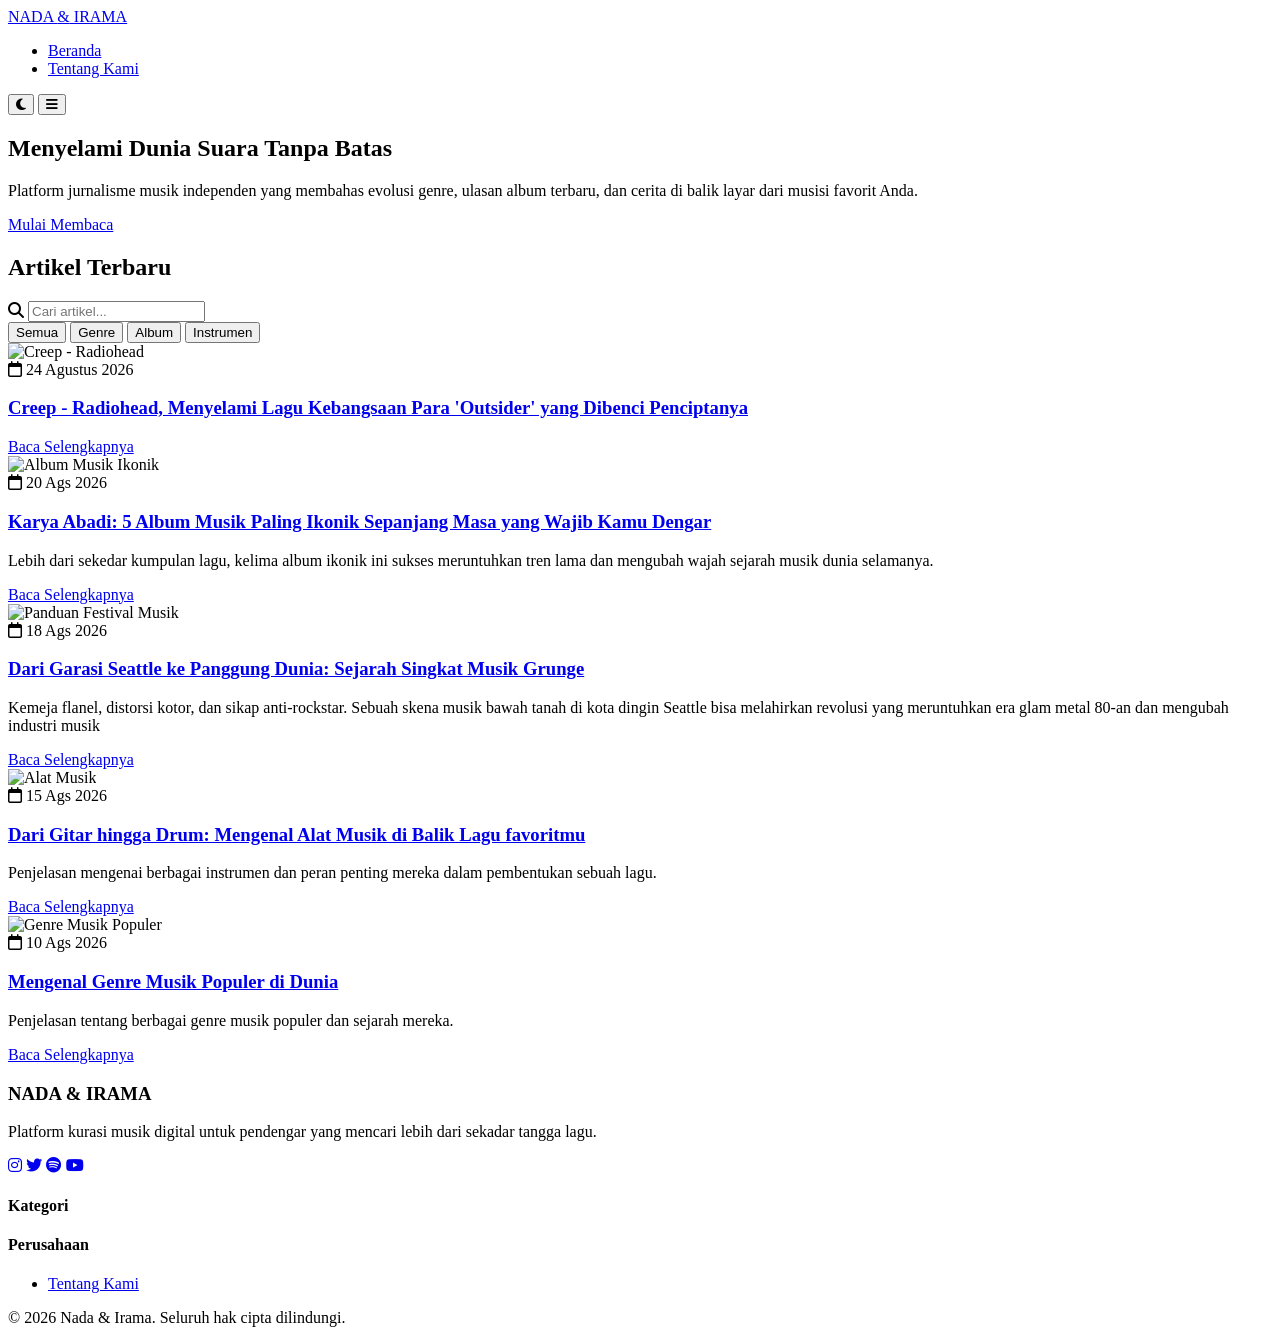
==== index.html @ 76ad29f7 "Add files via upload" ====
<!DOCTYPE html>
<html lang="id">
<head>
    <meta charset="UTF-8">
    <meta name="viewport" content="width=device-width, initial-scale=1.0">
    <title>Nada & Irama | Platform Berita Musik</title>
    <link rel="stylesheet" href="css/style.css">
    <link rel="stylesheet" href="https://cdnjs.cloudflare.com/ajax/libs/font-awesome/6.4.0/css/all.min.css">
    <link href="https://fonts.googleapis.com/css2?family=Merriweather:ital,wght@0,300;0,700;1,300&family=Montserrat:wght@400;600;700&display=swap" rel="stylesheet">
</head>
<body>
    
    <header>
        <div class="nav-container">
            <a href="index.html" class="logo">NADA <span>&</span> IRAMA</a>
            <nav id="nav-menu">
                <ul>
                    <li><a href="index.html" class="active">Beranda</a></li>
                    <li><a href="Tentang Kami.html" class="">Tentang Kami</a></li>
                </ul>
            </nav>
            <div class="nav-actions">
                <button id="theme-toggle" class="btn-icon" aria-label="Ganti Tema">
                    <i class="fas fa-moon"></i>
                </button>
                <button id="mobile-menu-btn" class="btn-icon mobile-only" aria-label="Menu">
                    <i class="fas fa-bars"></i>
                </button>
            </div>
        </div>
    </header>

    <section class="hero">
        <div class="hero-content">
            <h1>Menyelami Dunia Suara Tanpa Batas</h1>
            <p>Platform jurnalisme musik independen yang membahas evolusi genre, ulasan album terbaru, dan cerita di balik layar dari musisi favorit Anda.</p>
            <a href="#terbaru" class="btn btn-primary">Mulai Membaca</a>
        </div>
    </section>
    
    <main class="container" id="terbaru">
        <div class="section-header">
            <h2>Artikel Terbaru</h2>
            <label class="search-artikel">
                <i class="fas fa-search" aria-hidden="true"></i>
                <input id="search-articles" type="search" placeholder="Cari artikel..." aria-label="Cari artikel">
            </label>
        </div>

        <div class="filter-artikel" role="group" aria-label="Filter kategori artikel">
            <button class="filter-btn active" type="button" data-category="semua" aria-pressed="true">Semua</button>
            <button class="filter-btn" type="button" data-category="genre" aria-pressed="false">Genre</button>
            <button class="filter-btn" type="button" data-category="album" aria-pressed="false">Album</button>
            <button class="filter-btn" type="button" data-category="instrumen" aria-pressed="false">Instrumen</button>
        </div>

        <div class="grid-artikel">
            <!-- Kartu 5 -->
            <article class="kartu" data-category="album">
                <div class="kartu-img-wrapper">
                    <img src="https://t2.genius.com/unsafe/387x387/https%3A%2F%2Fimages.genius.com%2F6c7ba130674022060ec4a61196bb87a3.720x720x1.png" height="200" alt="Creep - Radiohead">
                </div>
                <div class="konten-kartu">
                    <div class="meta-data">
                        <span><i class="far fa-calendar"></i> 24 Agustus 2026</span>
                    </div>
                    <h3><a href="artikel-5.html">Creep - Radiohead, Menyelami Lagu Kebangsaan Para 'Outsider' yang Dibenci Penciptanya</a></h3>
                    <a href="artikel-5.html" class="baca-selengkapnya">Baca Selengkapnya</a>
                </div>
            </article>
        </div>

        <div class="grid-artikel">
            <!-- Kartu 4 -->
            <article class="kartu" data-category="album">
                <div class="kartu-img-wrapper">
                    <img src="https://images-r2-1.thebrag.com/td/uploads/greatalbumcovers672a0.jpg" height="200" alt="Album Musik Ikonik">
                </div>
                <div class="konten-kartu">
                    <div class="meta-data">
                        <span><i class="far fa-calendar"></i> 20 Ags 2026</span>
                    </div>
                    <h3><a href="artikel-4.html">Karya Abadi: 5 Album Musik Paling Ikonik Sepanjang Masa yang Wajib Kamu Dengar</a></h3>
                    <p>Lebih dari sekedar kumpulan lagu, kelima album ikonik ini sukses meruntuhkan tren lama dan mengubah wajah sejarah musik dunia selamanya.</p>
                    <a href="artikel-4.html" class="baca-selengkapnya">Baca Selengkapnya</a>
                </div>
            </article>
            <!-- Kartu 3 -->
            <article class="kartu" data-category="genre">
                <div class="kartu-img-wrapper">
                    <img src="https://static1.squarespace.com/static/5eab5e19330140209cc30bc3/5eac58e3baebb3187f26bfdb/63f2da9c0dfbbb6b817c3742/1676892633921/top+100.jpg?format=1500w" height="200" alt="Panduan Festival Musik">
                </div>
                <div class="konten-kartu">
                    <div class="meta-data">
                        <span><i class="far fa-calendar"></i> 18 Ags 2026</span>
                    </div>
                    <h3><a href="artikel-3.html">Dari Garasi Seattle ke Panggung Dunia: Sejarah Singkat Musik Grunge</a></h3>
                    <p>Kemeja flanel, distorsi kotor, dan sikap anti-rockstar. Sebuah skena musik bawah tanah di kota dingin Seattle bisa melahirkan revolusi yang meruntuhkan era glam metal 80-an dan mengubah industri musik</p>
                    <a href="artikel-3.html" class="baca-selengkapnya">Baca Selengkapnya</a>
                </div>
            </article>
            <!-- Kartu 2 -->
            <article class="kartu" data-category="instrumen">
                <div class="kartu-img-wrapper">
                    <img src="https://images.unsplash.com/photo-1614355013870-f3916bc15ced?w=1000&auto=format&fit=crop&q=60&ixlib=rb-4.1.0&ixid=M3wxMjA3fDB8MHxzZWFyY2h8NzB8fG11c2ljYWwlMjBpbnN0cnVtZW50fGVufDB8fDB8fHww" height="200" alt="Alat Musik">
                </div>
                <div class="konten-kartu">
                    <div class="meta-data">
                        <span><i class="far fa-calendar"></i> 15 Ags 2026</span>
                    </div>
                    <h3><a href="artikel-2.html">Dari Gitar hingga Drum: Mengenal Alat Musik di Balik Lagu favoritmu</a></h3>
                    <p>Penjelasan mengenai berbagai instrumen dan peran penting mereka dalam pembentukan sebuah lagu.</p>
                    <a href="artikel-2.html" class="baca-selengkapnya">Baca Selengkapnya</a>
                </div>
            </article>
            <!-- Kartu 1 -->
           <article class="kartu" data-category="genre">
                <div class="kartu-img-wrapper">
                    <img src="https://images.pexels.com/photos/38479779/pexels-photo-38479779.jpeg"  alt="Genre Musik Populer">
                </div>
                <div class="konten-kartu">
                    <div class="meta-data">
                        <span><i class="far fa-calendar"></i> 10 Ags 2026</span>
                    </div>
                    <h3><a href="artikel-1.html">Mengenal Genre Musik Populer di Dunia</a></h3>
                    <p>Penjelasan tentang berbagai genre musik populer dan sejarah mereka.</p>
                    <a href="artikel-1.html" class="baca-selengkapnya">Baca Selengkapnya</a>
                </div>
            </article>
        </div>
    </main>
    
    
    <footer id="tentang-kami">
        <div class="footer-container">
            <div class="footer-brand">
                <h3>NADA <span>&</span> IRAMA</h3>
                <p>Platform kurasi musik digital untuk pendengar yang mencari lebih dari sekadar tangga lagu.</p>
                <div class="social-links">
                    <a href="#"><i class="fab fa-instagram"></i></a>
                    <a href="#"><i class="fab fa-twitter"></i></a>
                    <a href="#"><i class="fab fa-spotify"></i></a>
                    <a href="#"><i class="fab fa-youtube"></i></a>
                </div>
            </div>
            <div class="footer-links">
                <h4>Kategori</h4>
            </div>
            <div class="footer-links">
                <h4>Perusahaan</h4>
                <ul>
                    <li><a href="Tentang Kami.html">Tentang Kami</a></li>
                </ul>
            </div>
        </div>
        <div class="footer-bottom">
            <p>&copy; 2026 Nada & Irama. Seluruh hak cipta dilindungi.</p>
        </div>
    </footer>

    
    <script src="js/script.js"></script>
</body>
</html>
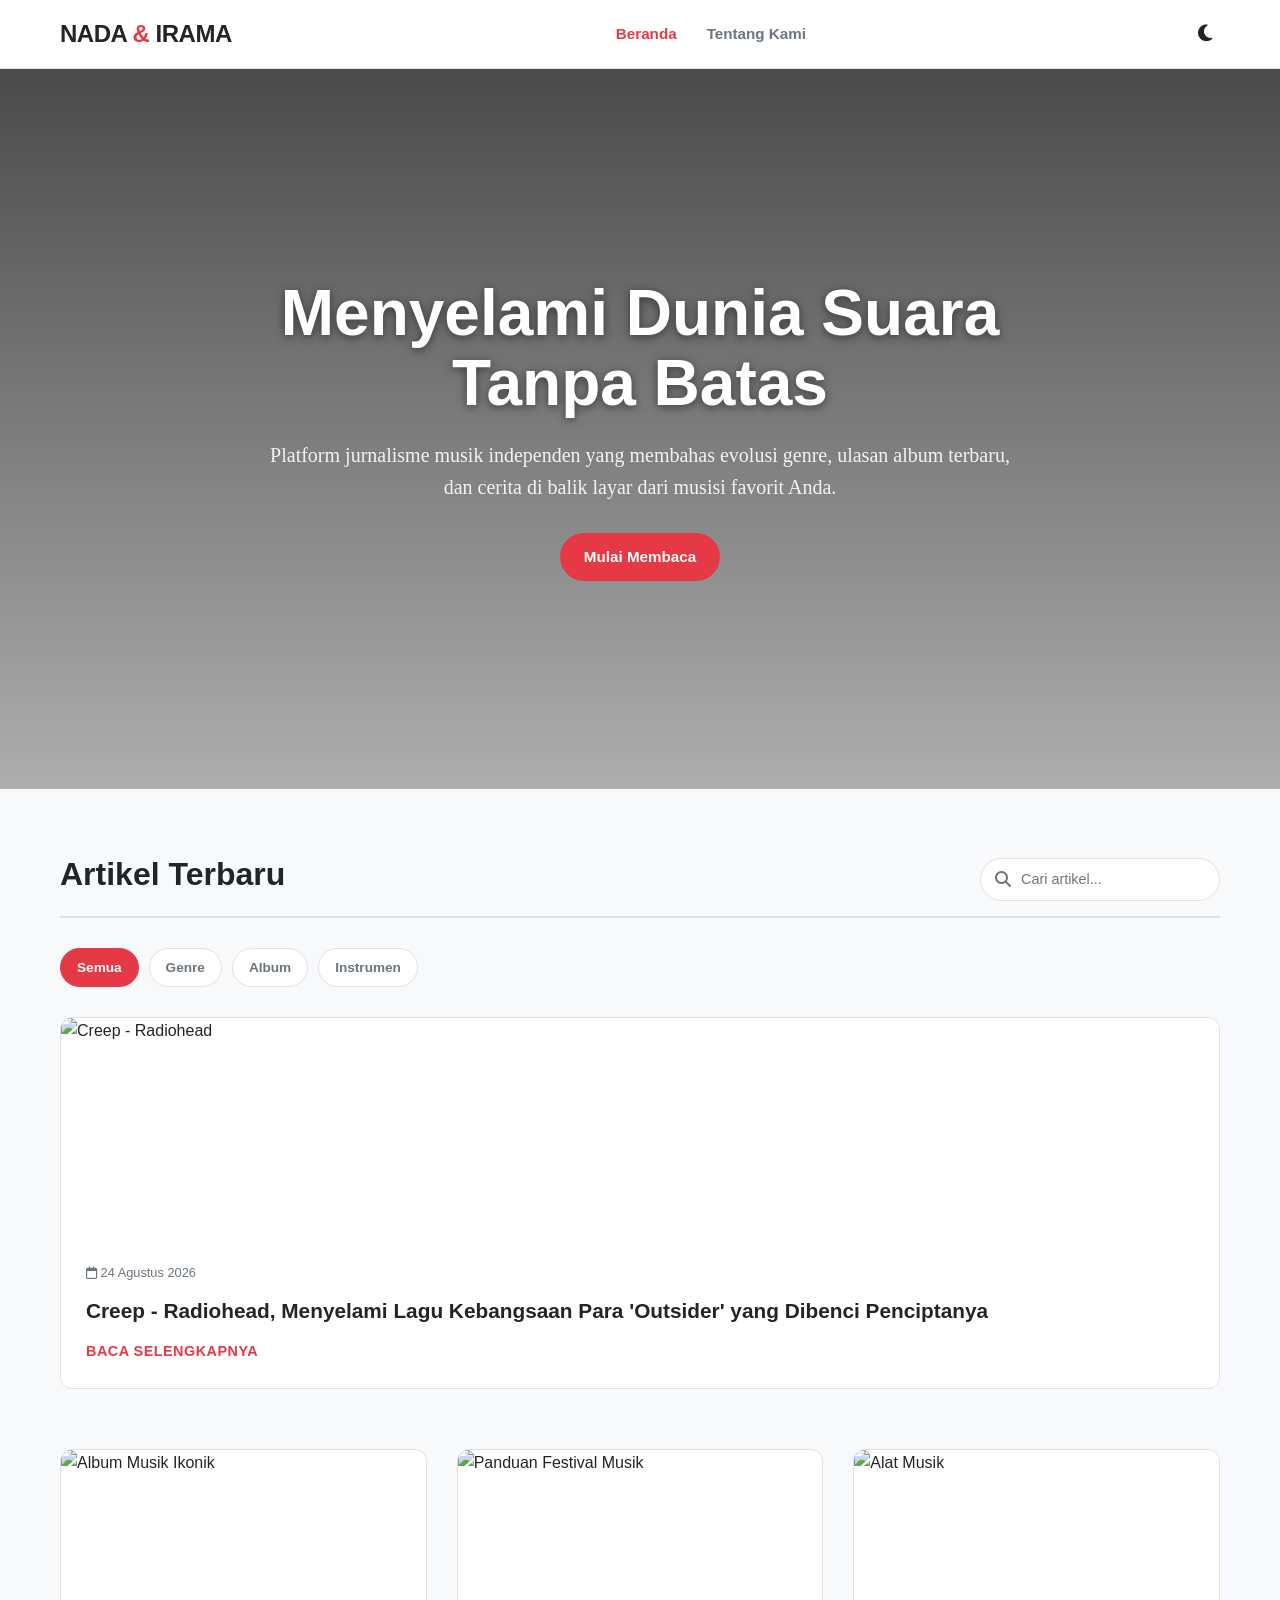
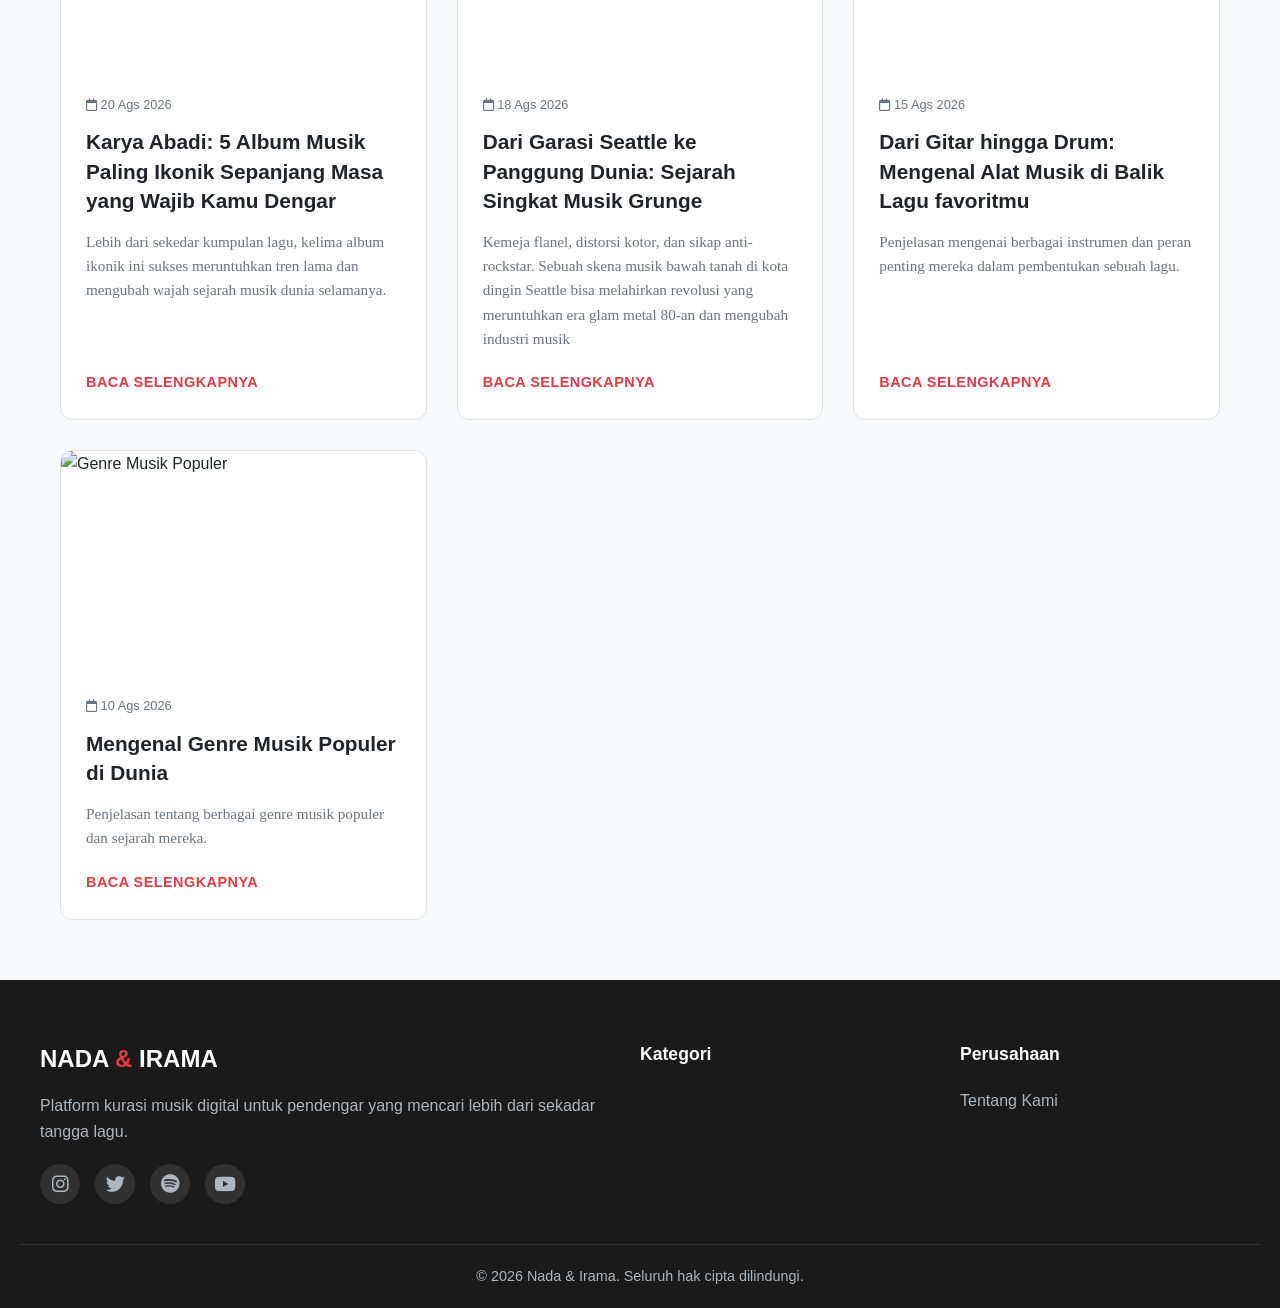
==== commit 6d9675bd: "Update index.html" ====
--- a/index.html
+++ b/index.html
@@ -16,7 +16,7 @@
             <nav id="nav-menu">
                 <ul>
                     <li><a href="index.html" class="active">Beranda</a></li>
-                    <li><a href="Tentang Kami.html" class="">Tentang Kami</a></li>
+                    <li><a href="Tentang-Kami.html" class="">Tentang Kami</a></li>
                 </ul>
             </nav>
             <div class="nav-actions">
--- a/css/style.css
+++ b/css/style.css
@@ -0,0 +1,306 @@
+/* ==========================================================
+   CSS UNTUK WEBSITE "NADA & IRAMA" - FULL VERSION
+   ========================================================== */
+/* VARIABEL TEMA UTAMA (CSS VARIABLES) */
+:root {
+    --bg-primary: #f8f9fa;
+    --bg-secondary: #ffffff;
+    --text-primary: #212529;
+    --text-secondary: #6c757d;
+    --accent: #e63946; 
+    --accent-hover: #d90429;
+    --header-bg: #ffffff;
+    --border-color: #dee2e6;
+    --footer-bg: #1a1a1a;
+    --footer-text: #adb5bd;
+    --font-heading: 'Montserrat', sans-serif;
+    --font-body: 'Merriweather', serif;
+}
+
+[data-theme="dark"] {
+    --bg-primary: #121212;
+    --bg-secondary: #1e1e1e;
+    --text-primary: #f8f9fa;
+    --text-secondary: #adb5bd;
+    --accent: #ff4d6d;
+    --accent-hover: #ff758f;
+    --header-bg: #1e1e1e;
+    --border-color: #333333;
+    --footer-bg: #0a0a0a;
+    --footer-text: #6c757d;
+}
+
+/* RESET & DASAR */
+* { margin: 0; padding: 0; box-sizing: border-box; }
+html { scroll-behavior: smooth; }
+body {
+    font-family: var(--font-heading);
+    background-color: var(--bg-primary);
+    color: var(--text-primary);
+    line-height: 1.6;
+    transition: background-color 0.3s ease, color 0.3s ease;
+}
+a { color: var(--accent); text-decoration: none; transition: color 0.3s; }
+a:hover { color: var(--accent-hover); }
+ul { list-style: none; }
+
+/* TOMBOL & KOMPONEN UMUM */
+.btn {
+    display: inline-block;
+    padding: 12px 24px;
+    border-radius: 30px;
+    font-weight: 600;
+    font-size: 0.95rem;
+    cursor: pointer;
+    border: none;
+    transition: all 0.3s ease;
+}
+.btn-primary { background-color: var(--accent); color: #ffffff !important; }
+.btn-primary:hover {
+    background-color: var(--accent-hover);
+    transform: translateY(-2px);
+    box-shadow: 0 4px 12px rgba(230, 57, 70, 0.3);
+}
+.btn-icon {
+    background: transparent;
+    border: none;
+    color: var(--text-primary);
+    font-size: 1.2rem;
+    cursor: pointer;
+    padding: 8px;
+    border-radius: 50%;
+    transition: background 0.3s;
+}
+.btn-icon:hover { background-color: var(--border-color); }
+.kategori-tag {
+    position: absolute; top: 15px; left: 15px;
+    background-color: var(--accent); color: white;
+    padding: 4px 12px; border-radius: 4px;
+    font-size: 0.75rem; font-weight: 700;
+    text-transform: uppercase; letter-spacing: 1px;
+}
+.container { max-width: 1200px; margin: 0 auto; padding: 0 20px; }
+
+/* HEADER & NAVIGASI */
+header {
+    background-color: var(--header-bg);
+    border-bottom: 1px solid var(--border-color);
+    position: sticky; top: 0; z-index: 1000;
+    transition: background-color 0.3s ease, border-color 0.3s ease;
+}
+.reading-progress {
+    position: fixed; top: 0; left: 0; z-index: 1100;
+    width: 0; height: 4px; background: var(--accent);
+    transition: width 0.1s linear;
+}
+.nav-container {
+    max-width: 1200px; margin: 0 auto; padding: 15px 20px;
+    display: flex; justify-content: space-between; align-items: center;
+}
+.logo { font-size: 1.5rem; font-weight: 800; letter-spacing: -0.5px; color: var(--text-primary) !important; }
+.logo span { color: var(--accent); }
+nav ul { display: flex; gap: 30px; }
+nav a { color: var(--text-secondary); font-weight: 600; font-size: 0.95rem; }
+nav a:hover, nav a.active { color: var(--accent); }
+.nav-actions { display: flex; gap: 15px; align-items: center; }
+.mobile-only { display: none; }
+
+/* HERO SECTION */
+.hero {
+    height: 80vh; min-height: 500px;
+    background: linear-gradient(rgba(0, 0, 0, 0.7), rgba(0, 0, 0, 0.3)), url('https://images.unsplash.com/photo-1459749411175-04bf5292ceea?w=1600&auto=format&fit=crop') center/cover;
+    display: flex; align-items: center; color: white;
+}
+.hero-content { max-width: 800px; margin: 0 auto; padding: 0 20px; text-align: center; }
+.hero .badge {
+    background: var(--accent); padding: 5px 15px; border-radius: 20px;
+    font-size: 0.8rem; font-weight: bold; text-transform: uppercase;
+    margin-bottom: 20px; display: inline-block;
+}
+.hero h1 { font-size: 4rem; line-height: 1.1; margin-bottom: 20px; text-shadow: 0 2px 10px rgba(0,0,0,0.5); }
+.hero p { font-family: var(--font-body); font-size: 1.25rem; margin-bottom: 30px; opacity: 0.9; }
+
+/* GRID ARTIKEL */
+.section-header {
+    display: flex; justify-content: space-between; align-items: flex-end;
+    margin: 60px 0 30px; border-bottom: 2px solid var(--border-color); padding-bottom: 15px;
+}
+.section-header h2 { font-size: 2rem; }
+.view-all { font-weight: 600; font-size: 0.9rem; }
+.search-artikel {
+    display: flex; align-items: center; gap: 10px;
+    min-width: 240px; padding: 9px 14px;
+    border: 1px solid var(--border-color); border-radius: 24px;
+    background-color: var(--bg-secondary); color: var(--text-secondary);
+}
+.search-artikel input {
+    width: 100%; border: 0; outline: 0;
+    background: transparent; color: var(--text-primary);
+    font: inherit; font-size: 0.9rem;
+}
+.search-artikel:focus-within { border-color: var(--accent); box-shadow: 0 0 0 3px rgba(230, 57, 70, 0.12); }
+.filter-artikel {
+    display: flex; flex-wrap: wrap; gap: 10px;
+    margin: 0 0 30px;
+}
+.filter-btn {
+    padding: 8px 16px; border: 1px solid var(--border-color);
+    border-radius: 20px; background: var(--bg-secondary);
+    color: var(--text-secondary); cursor: pointer;
+    font: inherit; font-size: 0.85rem; font-weight: 600;
+    transition: background-color 0.3s, border-color 0.3s, color 0.3s;
+}
+.filter-btn:hover, .filter-btn.active {
+    background: var(--accent); border-color: var(--accent); color: #ffffff;
+}
+.filter-btn:focus-visible { outline: 3px solid rgba(230, 57, 70, 0.25); outline-offset: 2px; }
+.grid-artikel {
+    display: grid; grid-template-columns: repeat(auto-fit, minmax(320px, 1fr));
+    gap: 30px; margin-bottom: 60px;
+}
+.kartu {
+    background-color: var(--bg-secondary); border: 1px solid var(--border-color);
+    border-radius: 12px; overflow: hidden;
+    transition: transform 0.3s ease, box-shadow 0.3s ease;
+    display: flex; flex-direction: column;
+}
+.kartu.is-hidden { display: none; }
+.kartu:hover { transform: translateY(-8px); box-shadow: 0 15px 30px rgba(0,0,0,0.05); }
+.kartu-img-wrapper { position: relative; height: 220px; overflow: hidden; }
+.kartu-img-wrapper img { width: 100%; height: 100%; object-fit: cover; transition: transform 0.5s; }
+.kartu:hover .kartu-img-wrapper img { transform: scale(1.05); }
+.konten-kartu { padding: 25px; display: flex; flex-direction: column; flex-grow: 1; }
+.meta-data { font-size: 0.8rem; color: var(--text-secondary); margin-bottom: 12px; display: flex; gap: 15px; }
+.kartu h3 { font-size: 1.3rem; margin-bottom: 15px; line-height: 1.4; }
+.kartu h3 a { color: var(--text-primary); }
+.kartu h3 a:hover { color: var(--accent); }
+.kartu p {
+    font-family: var(--font-body); font-size: 0.95rem;
+    color: var(--text-secondary); margin-bottom: 20px; flex-grow: 1;
+}
+.baca-selengkapnya { font-weight: 700; font-size: 0.9rem; text-transform: uppercase; letter-spacing: 0.5px; }
+
+/* HALAMAN ARTIKEL (DETAIL) */
+.artikel-container { max-width: 800px; margin: 40px auto; padding: 0 20px; }
+.breadcrumb { font-size: 0.85rem; color: var(--text-secondary); margin-bottom: 30px; }
+.breadcrumb a { color: var(--text-secondary); }
+.breadcrumb a:hover { color: var(--accent); }
+.breadcrumb span { color: var(--text-primary); font-weight: 600; }
+.artikel-header { margin-bottom: 30px; position: relative; }
+.artikel-header .kategori-tag { position: static; display: inline-block; margin-bottom: 15px; }
+.artikel-header h1 { font-size: 3rem; line-height: 1.2; margin-bottom: 25px; }
+.penulis-meta {
+    display: flex; align-items: center;
+    padding-top: 20px; border-top: 1px solid var(--border-color);
+}
+.avatar-penulis {
+    width: 50px; height: 50px; border-radius: 50%;
+    object-fit: cover; margin-right: 15px;
+}
+.info-penulis { display: flex; flex-direction: column; flex-grow: 1; }
+.info-penulis strong { font-size: 1rem; }
+.info-penulis span { font-size: 0.85rem; color: var(--text-secondary); }
+
+.share-btns { display: flex; gap: 10px; align-items: center; }
+.share-btns span { font-size: 0.9rem; font-weight: bold; margin-right: 5px; color: var(--text-secondary); }
+
+.gambar-utama { width: 100%; height: auto; max-height: 500px; object-fit: cover; border-radius: 12px; }
+.caption-gambar { text-align: center; font-size: 0.8rem; color: var(--text-secondary); margin-top: 10px; margin-bottom: 40px; font-style: italic; }
+.artikel-body { font-family: var(--font-body); font-size: 1.15rem; line-height: 1.8; }
+.artikel-body p { margin-bottom: 25px; }
+.artikel-body h2, .artikel-body h3 { font-family: var(--font-heading); margin: 40px 0 20px; line-height: 1.3; }
+.artikel-body h2 { font-size: 2rem; }
+.artikel-body h3 { font-size: 1.5rem; }
+.audio-player-box {
+    background-color: var(--bg-secondary); padding: 20px;
+    border-radius: 12px; border: 1px solid var(--border-color); margin: 30px 0;
+}
+.audio-player-box audio { width: 100%; margin-top: 10px; border-radius: 20px; }
+blockquote {
+    border-left: 5px solid var(--accent); padding: 20px 30px; margin: 40px 0;
+    background-color: var(--bg-secondary); border-radius: 0 12px 12px 0;
+    font-size: 1.3rem; font-style: italic;
+}
+blockquote cite {
+    display: block; font-size: 0.9rem; font-style: normal; color: var(--text-secondary);
+    margin-top: 15px; font-family: var(--font-heading); font-weight: 600;
+}
+.author-box {
+    display: flex; align-items: center; gap: 20px; background-color: var(--bg-secondary);
+    padding: 30px; border-radius: 12px; margin: 50px 0; border: 1px solid var(--border-color);
+}
+.author-box img { width: 100px; height: 100px; border-radius: 50%; object-fit: cover; }
+.author-box h4 { margin-bottom: 10px; font-size: 1.2rem; }
+.author-box p { font-family: var(--font-body); font-size: 0.95rem; color: var(--text-secondary); margin: 0; }
+
+/* KOMENTAR SECTION */
+.komentar-section { margin-top: 60px; padding-top: 40px; border-top: 2px solid var(--border-color); }
+.komentar-section h3 { margin-bottom: 30px; font-size: 1.5rem; }
+.form-komentar { margin-bottom: 40px; }
+.form-komentar textarea {
+    width: 100%; padding: 15px; border: 1px solid var(--border-color); border-radius: 8px;
+    background-color: var(--bg-secondary); color: var(--text-primary); font-family: inherit; resize: vertical; margin-bottom: 15px;
+}
+.form-footer { display: flex; gap: 15px; }
+.form-footer input {
+    flex-grow: 1; padding: 12px 15px; border: 1px solid var(--border-color); border-radius: 8px;
+    background-color: var(--bg-secondary); color: var(--text-primary);
+}
+.daftar-komentar { display: flex; flex-direction: column; gap: 25px; }
+.komentar-item {
+    position: relative; padding: 20px;
+    border: 1px solid var(--border-color); border-radius: 8px;
+    background-color: var(--bg-secondary);
+}
+.komentar-item strong { display: block; margin-bottom: 4px; }
+.komentar-item time { display: block; color: var(--text-secondary); font-size: 0.8rem; margin-bottom: 12px; }
+.komentar-item p { margin: 0; white-space: pre-wrap; word-break: break-word; }
+.hapus-komentar {
+    position: absolute; top: 14px; right: 14px;
+    border: 0; background: transparent; color: var(--text-secondary);
+    cursor: pointer; font-size: 0.85rem;
+}
+.hapus-komentar:hover { color: var(--accent); }
+.komentar-kosong {
+    text-align: center; color: var(--text-secondary); font-style: italic;
+    padding: 30px; border: 1px dashed var(--border-color); border-radius: 8px; background-color: var(--bg-secondary);
+}
+
+/* FOOTER */
+footer { background-color: var(--footer-bg); color: var(--footer-text); padding: 60px 20px 20px; }
+.footer-container {
+    max-width: 1200px; margin: 0 auto; display: grid;
+    grid-template-columns: 2fr 1fr 1fr; gap: 40px; margin-bottom: 40px;
+}
+.footer-brand h3 { color: white; font-size: 1.5rem; margin-bottom: 15px; }
+.footer-brand span { color: var(--accent); }
+.social-links { display: flex; gap: 15px; margin-top: 20px; }
+.social-links a {
+    color: var(--footer-text); font-size: 1.2rem; background: rgba(255,255,255,0.1);
+    width: 40px; height: 40px; display: flex; align-items: center; justify-content: center; border-radius: 50%;
+}
+.social-links a:hover { background: var(--accent); color: white; }
+.footer-links h4 { color: white; margin-bottom: 20px; font-size: 1.1rem; }
+.footer-links ul { display: flex; flex-direction: column; gap: 10px; }
+.footer-links a { color: var(--footer-text); }
+.footer-links a:hover { color: var(--accent); padding-left: 5px; }
+.footer-bottom { text-align: center; padding-top: 20px; border-top: 1px solid rgba(255,255,255,0.1); font-size: 0.9rem; }
+
+/* RESPONSIVE (MOBILE) */
+@media (max-width: 768px) {
+    .mobile-only { display: block; }
+    nav {
+        position: absolute; top: 100%; left: 0; width: 100%;
+        background-color: var(--header-bg); border-bottom: 1px solid var(--border-color); display: none;
+    }
+    nav.active { display: block; }
+    nav ul { flex-direction: column; gap: 0; }
+    nav ul li a { display: block; padding: 15px 20px; border-top: 1px solid var(--border-color); }
+    .hero h1 { font-size: 2.5rem; }
+    .artikel-header h1 { font-size: 2rem; }
+    .section-header { align-items: stretch; flex-direction: column; gap: 18px; }
+    .search-artikel { min-width: 0; }
+    .form-footer { flex-direction: column; }
+    .footer-container { grid-template-columns: 1fr; }
+    .author-box { flex-direction: column; text-align: center; }
+}
